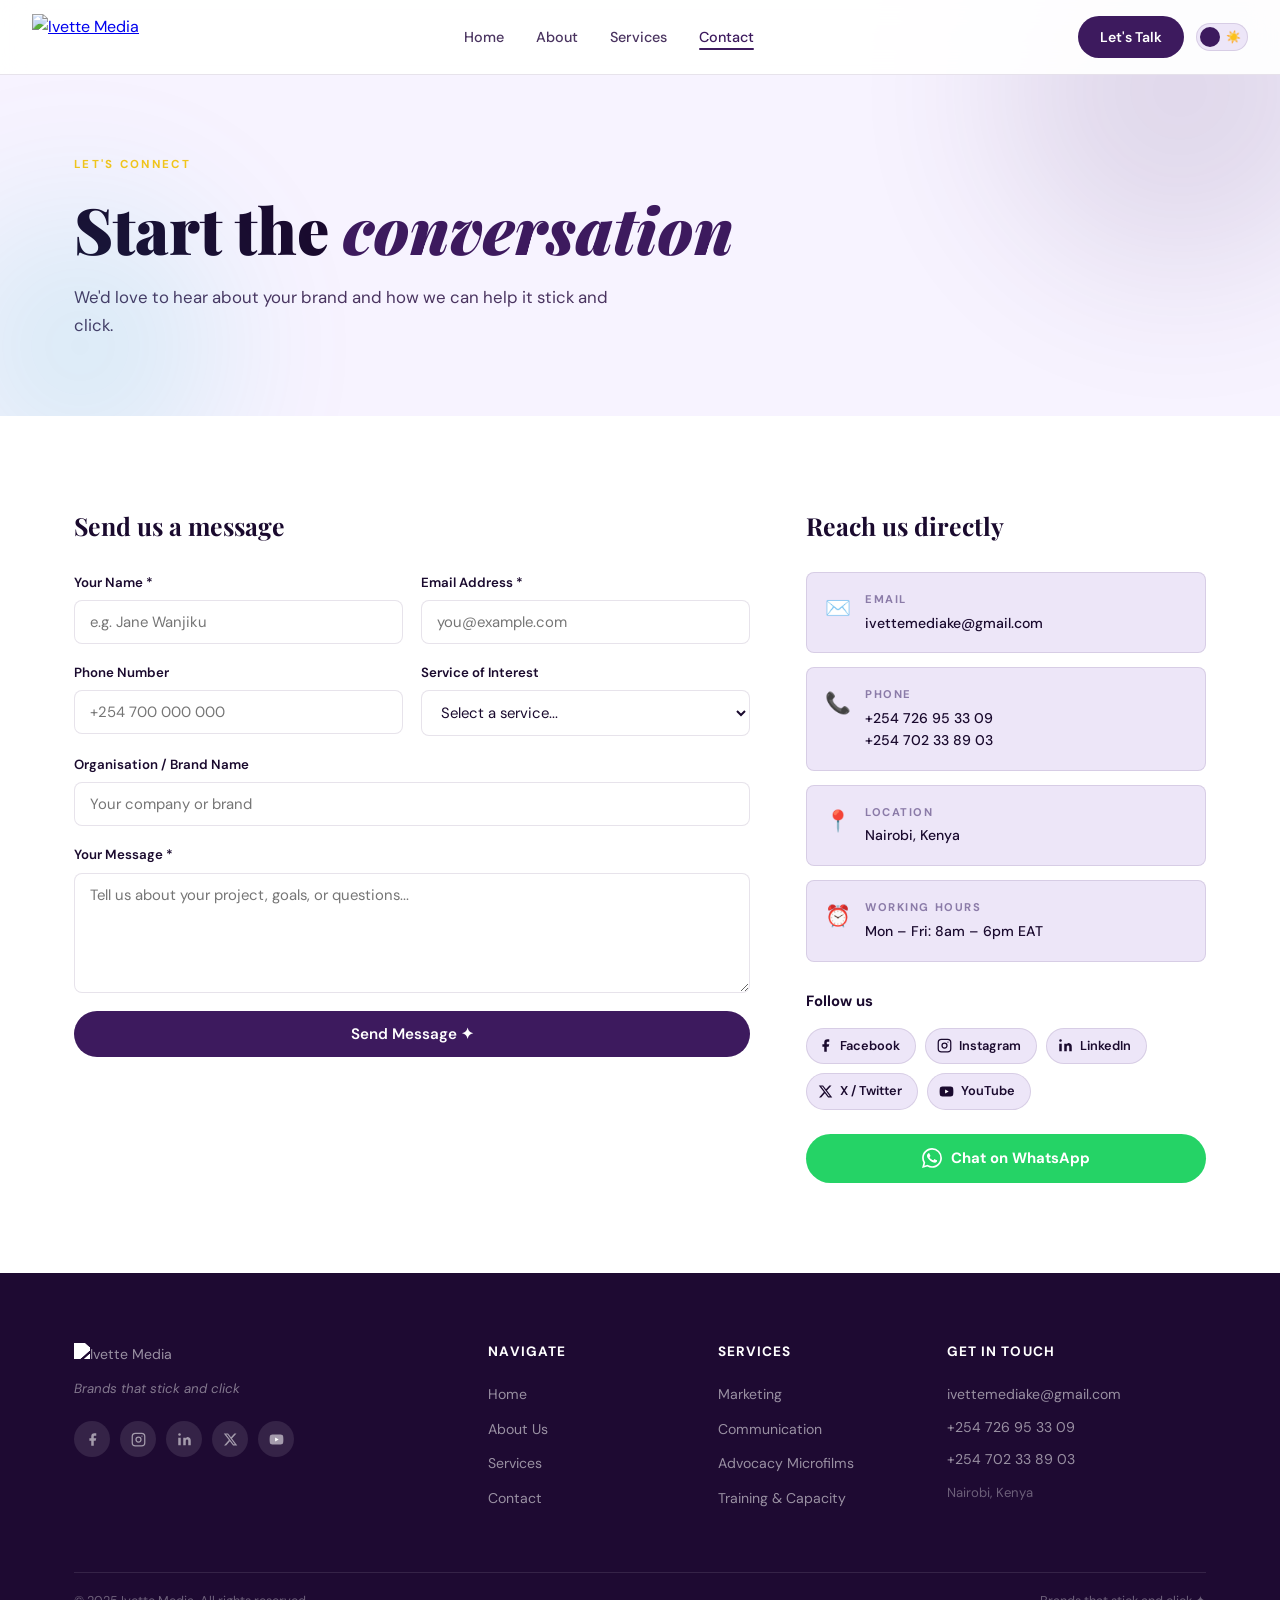
==== contact.html @ db564bde "first commit" ====
<!DOCTYPE html>
<html lang="en">
<head>
<meta charset="UTF-8">
<meta name="viewport" content="width=device-width, initial-scale=1.0">
<title>Contact – Ivette Media</title>
<link rel="preconnect" href="https://fonts.googleapis.com">
<link href="https://fonts.googleapis.com/css2?family=Playfair+Display:wght@400;700;900&family=DM+Sans:wght@300;400;500;600&display=swap" rel="stylesheet">

<style>
*,*::before,*::after{box-sizing:border-box;margin:0;padding:0}
html{scroll-behavior:smooth}
body{font-family:'DM Sans',sans-serif;background:var(--bg);color:var(--txt);transition:background .3s,color .3s;overflow-x:hidden;line-height:1.6}

/* ── LIGHT MODE ── */
:root{
  --bg:#fff;
  --bg2:#f7f3ff;
  --bg3:#ede6f8;
  --card:#fff;
  --card2:#f0eaf9;
  --txt:#1a0a2e;
  --txt2:#4a3460;
  --txt3:#8b7ba8;
  --border:rgba(61,26,94,.12);
  --navbg:rgba(255,255,255,.93);
  --purple:#3d1a5e;
  --purpleL:#5b2d8e;
  --purpleD:#1e0a32;
  --teal:#00a8b5;
  --gold:#f5c518;
  --pink:#e91e8c;
  --orange:#f57c00;
  --shadow:0 4px 28px rgba(61,26,94,.13);
  --shadowL:0 16px 56px rgba(61,26,94,.18);
  --r:16px;
  --r2:8px;
  --t:.3s cubic-bezier(.4,0,.2,1);
}
/* ── DARK MODE ── */
[data-theme=dark]{
  --bg:#0c0718;
  --bg2:#150e26;
  --bg3:#1c1334;
  --card:#1a1130;
  --card2:#211840;
  --txt:#ede6f8;
  --txt2:#c4aadf;
  --txt3:#7a6a98;
  --border:rgba(196,170,223,.12);
  --navbg:rgba(12,7,24,.94);
  --shadow:0 4px 28px rgba(0,0,0,.45);
  --shadowL:0 16px 56px rgba(0,0,0,.55);
}

/* ── NAV ── */
.nav{position:fixed;top:0;left:0;right:0;z-index:999;display:flex;align-items:center;gap:12px;padding:14px 32px;background:var(--navbg);backdrop-filter:blur(14px);border-bottom:1px solid var(--border);transition:box-shadow var(--t),background var(--t)}
.nav.scrolled{box-shadow:var(--shadow)}
.nav-logo img{height:46px;width:auto;display:block;transition:opacity var(--t)}
[data-theme=dark] .nav-logo img{filter:drop-shadow(0 0 6px rgba(180,120,255,.4))}
.nav-links{display:flex;list-style:none;gap:32px;margin:0 auto}
.nav-links a{font-size:.9rem;font-weight:500;color:var(--txt2);text-decoration:none;position:relative;transition:color var(--t)}
.nav-links a::after{content:'';position:absolute;bottom:-4px;left:0;width:0;height:2px;background:var(--purple);border-radius:2px;transition:width var(--t)}
.nav-links a:hover,.nav-links a.active{color:var(--purple)}
[data-theme=dark] .nav-links a:hover,[data-theme=dark] .nav-links a.active{color:var(--teal)}
.nav-links a:hover::after,.nav-links a.active::after{width:100%}
[data-theme=dark] .nav-links a::after{background:var(--teal)}
.nav-cta{background:var(--purple);color:#fff;padding:10px 22px;border-radius:50px;font-size:.88rem;font-weight:600;text-decoration:none;transition:var(--t);white-space:nowrap}
.nav-cta:hover{background:var(--purpleL);transform:translateY(-2px);box-shadow:0 8px 20px rgba(61,26,94,.3)}

/* dark mode toggle */
.dm-toggle{cursor:pointer;background:var(--bg3);border:1.5px solid var(--border);border-radius:50px;width:52px;height:28px;position:relative;flex-shrink:0;transition:background var(--t);display:flex;align-items:center;padding:3px}
.dm-toggle::before{content:'';position:absolute;left:3px;width:20px;height:20px;border-radius:50%;background:var(--purple);transition:transform var(--t),background var(--t)}
.dm-toggle .dm-icon{position:absolute;font-size:12px;transition:opacity .2s}
.dm-icon.sun{right:6px;opacity:1}
.dm-icon.moon{left:6px;opacity:0}
[data-theme=dark] .dm-toggle::before{transform:translateX(24px);background:var(--teal)}
[data-theme=dark] .dm-icon.sun{opacity:0}
[data-theme=dark] .dm-icon.moon{opacity:1}

/* hamburger */
.hamburger{display:none;flex-direction:column;gap:5px;background:none;border:none;cursor:pointer;padding:4px;flex-shrink:0}
.hamburger span{display:block;width:24px;height:2px;background:var(--purple);border-radius:2px;transition:var(--t)}
[data-theme=dark] .hamburger span{background:var(--teal)}

/* mobile menu */
.mobile-nav{display:none;position:fixed;top:74px;left:0;right:0;background:var(--card);border-bottom:2px solid var(--purple);z-index:998;padding:8px 0}
.mobile-nav.open{display:block}
.mobile-nav a{display:block;padding:14px 32px;font-weight:500;color:var(--txt2);text-decoration:none;transition:color var(--t),background var(--t)}
.mobile-nav a:hover{color:var(--purple);background:var(--bg3)}
[data-theme=dark] .mobile-nav a:hover{color:var(--teal)}

/* ── BUTTONS ── */
.btn{display:inline-block;padding:13px 30px;border-radius:50px;font-weight:600;font-size:.95rem;text-decoration:none;transition:var(--t);letter-spacing:.02em}
.btn-purple{background:var(--purple);color:#fff}
.btn-purple:hover{background:var(--purpleL);transform:translateY(-3px);box-shadow:0 12px 30px rgba(61,26,94,.3)}
.btn-outline{border:2px solid var(--purple);color:var(--purple)}
.btn-outline:hover{background:var(--purple);color:#fff;transform:translateY(-3px)}
[data-theme=dark] .btn-outline{border-color:var(--teal);color:var(--teal)}
[data-theme=dark] .btn-outline:hover{background:var(--teal);color:#fff}
.btn-white{background:#fff;color:var(--purple)}
.btn-white:hover{transform:translateY(-3px);box-shadow:0 12px 28px rgba(0,0,0,.2)}

/* ── LABELS ── */
.label{display:inline-block;font-size:.72rem;font-weight:700;letter-spacing:.2em;text-transform:uppercase;color:var(--teal);margin-bottom:10px}
.sec-hd{text-align:center;margin-bottom:56px}
.sec-hd h2{font-family:'Playfair Display',serif;font-size:clamp(2rem,4vw,3rem);font-weight:700;color:var(--txt);line-height:1.2}
.sec-hd h2 em{color:var(--purple);font-style:italic}
[data-theme=dark] .sec-hd h2 em{color:var(--teal)}
.sec-hd p{color:var(--txt2);max-width:520px;margin:14px auto 0;font-size:1rem}

/* ── LAYOUT ── */
.container{max-width:1180px;margin:0 auto;padding:0 24px}
section{padding:90px 0}

/* ── HERO ── */
.hero{min-height:100vh;display:flex;align-items:center;background:var(--bg);padding:140px 5% 80px;gap:60px;position:relative;overflow:hidden}
.hero-blob{position:absolute;border-radius:50%;filter:blur(90px);opacity:.13;pointer-events:none}
.hb1{width:500px;height:500px;background:var(--purple);top:-120px;right:-80px;animation:flt 9s ease-in-out infinite}
.hb2{width:380px;height:380px;background:var(--teal);bottom:-80px;left:-80px;animation:flt 7s 2s ease-in-out infinite}
[data-theme=dark] .hero-blob{opacity:.22}
@keyframes flt{0%,100%{transform:translateY(0)}50%{transform:translateY(-28px)}}
.hero-text{flex:1;max-width:600px;animation:fadeUp .7s ease both}
@keyframes fadeUp{from{opacity:0;transform:translateY(36px)}to{opacity:1;transform:translateY(0)}}
.hero-eyebrow{font-size:.8rem;font-weight:700;letter-spacing:.2em;text-transform:uppercase;color:var(--teal);margin-bottom:16px}
.hero h1{font-family:'Playfair Display',serif;font-size:clamp(3rem,6vw,5.5rem);font-weight:900;line-height:1.05;color:var(--txt);margin-bottom:22px}
.hero h1 em{color:var(--purple);font-style:italic}
[data-theme=dark] .hero h1 em{color:var(--teal)}
.hero-sub{color:var(--txt2);font-size:1.08rem;max-width:480px;margin-bottom:36px;line-height:1.72}
.hero-btns{display:flex;gap:14px;flex-wrap:wrap}
.hero-visual{flex:1;display:flex;justify-content:center;align-items:center;animation:fadeUp .7s .2s ease both}
.eye-wrap{position:relative;width:320px;height:190px}
.eye-shape{width:100%;height:100%;background:var(--purple);border-radius:50% 50% 50% 50%/30% 30% 70% 70%;display:flex;align-items:center;justify-content:center;box-shadow:var(--shadowL);overflow:hidden;position:relative}
.eye-stripes{display:flex;gap:3px;align-items:flex-end;height:110px}
.es{width:20px;border-radius:3px}
.es1{height:38%;background:var(--pink)}
.es2{height:58%;background:var(--orange)}
.es3{height:78%;background:var(--gold)}
.es4{height:62%;background:var(--teal)}
.es5{height:95%;background:rgba(255,255,255,.75)}
.pill{position:absolute;background:var(--card);color:var(--purple);font-size:.75rem;font-weight:700;padding:7px 16px;border-radius:50px;box-shadow:var(--shadow);white-space:nowrap;animation:flt 6s ease-in-out infinite}
.pill1{top:10px;right:-20px}
.pill2{bottom:18px;right:-10px;animation-delay:2s}
.pill3{top:50%;left:-20px;transform:translateY(-50%);animation-delay:4s}
[data-theme=dark] .pill{color:var(--purple);background:#ede6f8}

/* ── TICKER ── */
.ticker{background:var(--purple);overflow:hidden;padding:13px 0}
.ticker-track{display:flex;gap:36px;width:max-content;animation:tick 32s linear infinite}
.ticker-track span{color:rgba(255,255,255,.82);font-size:.8rem;font-weight:500;letter-spacing:.08em;text-transform:uppercase;white-space:nowrap}
.ticker-dot{color:var(--gold)!important;font-size:.6rem}
@keyframes tick{from{transform:translateX(0)}to{transform:translateX(-50%)}}

/* ── INTRO ── */
.intro{background:var(--bg)}
.intro-grid{display:grid;grid-template-columns:1fr 1fr;gap:60px;align-items:start;margin-bottom:64px}
.intro-grid h2{font-family:'Playfair Display',serif;font-size:clamp(1.9rem,3.5vw,2.7rem);font-weight:700;color:var(--txt);line-height:1.2;margin-top:10px}
.intro-grid h2 em{color:var(--purple);font-style:italic}
[data-theme=dark] .intro-grid h2 em{color:var(--teal)}
.intro-grid p{color:var(--txt2);line-height:1.75;margin-bottom:14px}
.link-arr{color:var(--purple);font-weight:600;font-size:.95rem;text-decoration:none;transition:letter-spacing var(--t)}
.link-arr:hover{letter-spacing:.04em}
[data-theme=dark] .link-arr{color:var(--teal)}
.stats{display:grid;grid-template-columns:repeat(4,1fr);gap:20px}
.stat{background:var(--bg3);border:1px solid var(--border);border-radius:var(--r);padding:30px 20px;text-align:center;transition:transform var(--t),box-shadow var(--t)}
.stat:hover{transform:translateY(-6px);box-shadow:var(--shadow)}
.stat-n{display:block;font-family:'Playfair Display',serif;font-size:2.8rem;font-weight:900;color:var(--purple);line-height:1;margin-bottom:6px}
[data-theme=dark] .stat-n{color:var(--teal)}
.stat-l{font-size:.78rem;color:var(--txt3);font-weight:500;text-transform:uppercase;letter-spacing:.1em}

/* ── SERVICE CARDS ── */
.svc-grid{display:grid;grid-template-columns:repeat(3,1fr);gap:22px}
.svc-card{background:var(--card);border:1px solid var(--border);border-radius:var(--r);padding:36px 28px;text-decoration:none;display:block;position:relative;overflow:hidden;transition:transform var(--t),box-shadow var(--t)}
.svc-card::before{content:'';position:absolute;top:0;left:0;right:0;height:4px}
.svc-c1::before{background:var(--purple)}
.svc-c2::before{background:var(--teal)}
.svc-c3::before{background:var(--pink)}
.svc-card:hover{transform:translateY(-8px);box-shadow:var(--shadowL)}
.svc-icon{font-size:2.4rem;margin-bottom:18px}
.svc-card h3{font-family:'Playfair Display',serif;font-size:1.35rem;font-weight:700;color:var(--txt);margin-bottom:10px}
.svc-card p{color:var(--txt2);font-size:.93rem;line-height:1.65;margin-bottom:20px}
.svc-arr{color:var(--purple);font-size:1.1rem;font-weight:700;display:inline-block;transition:transform var(--t)}
[data-theme=dark] .svc-arr{color:var(--teal)}
.svc-card:hover .svc-arr{transform:translateX(8px)}

/* ── CLIENT TILES ── */
.client-grid{display:grid;grid-template-columns:repeat(3,1fr);gap:18px}
.ctile{border:1px solid var(--border);border-radius:var(--r);padding:28px 24px;transition:transform var(--t),box-shadow var(--t)}
.ctile:hover{transform:translateY(-6px);box-shadow:var(--shadow)}
.ct1{background:rgba(61,26,94,.05)} .ct2{background:rgba(0,168,181,.06)} .ct3{background:rgba(245,197,24,.06)}
.ct4{background:rgba(233,30,140,.05)} .ct5{background:rgba(76,175,80,.06)} .ct6{background:rgba(245,124,0,.05)}
[data-theme=dark] .ct1{background:rgba(61,26,94,.35)} [data-theme=dark] .ct2{background:rgba(0,168,181,.18)}
[data-theme=dark] .ct3{background:rgba(245,197,24,.15)} [data-theme=dark] .ct4{background:rgba(233,30,140,.15)}
[data-theme=dark] .ct5{background:rgba(76,175,80,.15)} [data-theme=dark] .ct6{background:rgba(245,124,0,.15)}
.ctile-icon{font-size:1.9rem;margin-bottom:12px}
.ctile h4{font-weight:700;color:var(--txt);margin-bottom:6px;font-size:.97rem}
.ctile p{color:var(--txt3);font-size:.85rem;line-height:1.5}

/* ── CTA BANNER ── */
.cta-banner{background:var(--purple);padding:76px 0;text-align:center;position:relative;overflow:hidden}
.cta-banner::before{content:'';position:absolute;top:-100px;right:-100px;width:380px;height:380px;background:var(--purpleL);border-radius:50%;opacity:.35}
.cta-banner h2{font-family:'Playfair Display',serif;font-size:clamp(1.8rem,3.5vw,2.8rem);color:#fff;font-weight:700;margin-bottom:10px;position:relative}
.cta-banner p{color:rgba(255,255,255,.75);font-size:1.05rem;margin-bottom:30px;position:relative}

/* ── FOOTER ── */
.footer{background:var(--purpleD);color:rgba(255,255,255,.75);padding:68px 0 0}
.footer-grid{display:grid;grid-template-columns:2fr 1fr 1fr 1.4fr;gap:44px;margin-bottom:52px}
.footer-logo img{height:50px;width:auto;margin-bottom:12px;filter:brightness(0) invert(1)}
.footer-tag{color:rgba(255,255,255,.45);font-size:.83rem;font-style:italic;margin-bottom:22px}
.socials{display:flex;gap:10px;flex-wrap:wrap}
.s-icon{width:36px;height:36px;border-radius:50%;background:rgba(255,255,255,.1);display:flex;align-items:center;justify-content:center;color:rgba(255,255,255,.65);text-decoration:none;transition:var(--t)}
.s-icon svg{width:15px;height:15px}
.s-icon:hover{background:var(--teal);color:#fff;transform:translateY(-3px)}
.footer h5{color:#fff;font-weight:700;font-size:.85rem;letter-spacing:.08em;text-transform:uppercase;margin-bottom:18px}
.footer ul{list-style:none}
.footer ul li{margin-bottom:9px}
.footer a{color:rgba(255,255,255,.55);text-decoration:none;font-size:.88rem;transition:color var(--t)}
.footer a:hover{color:var(--teal)}
.footer-contact p{margin-bottom:7px}
.footer-bottom{border-top:1px solid rgba(255,255,255,.1);padding:18px 0;display:flex;justify-content:space-between;font-size:.8rem;color:rgba(255,255,255,.35);flex-wrap:wrap;gap:8px}

/* ── PAGE HERO ── */
.page-hero{background:var(--bg2);padding:150px 0 76px;position:relative;overflow:hidden}
.page-hero .blob{position:absolute;border-radius:50%;filter:blur(80px);opacity:.12;pointer-events:none}
[data-theme=dark] .page-hero .blob{opacity:.25}
.page-hero h1{font-family:'Playfair Display',serif;font-size:clamp(2.4rem,5vw,4.2rem);font-weight:900;color:var(--txt);line-height:1.1;margin:10px 0 18px;max-width:680px}
.page-hero h1 em{color:var(--purple);font-style:italic}
[data-theme=dark] .page-hero h1 em{color:var(--teal)}
.page-hero p{color:var(--txt2);font-size:1.05rem;max-width:540px;line-height:1.7}

/* ── ABOUT ── */
.mission-grid{display:grid;grid-template-columns:repeat(3,1fr);gap:22px}
.mc{border-radius:var(--r);padding:36px 28px}
.mc-p{background:var(--purple);color:#fff}
.mc-t{background:var(--teal);color:#fff}
.mc-l{background:var(--bg3);color:var(--txt)}
.mc-label{display:block;font-size:.7rem;font-weight:700;letter-spacing:.18em;text-transform:uppercase;margin-bottom:14px;opacity:.7}
.mc p{font-size:.93rem;line-height:1.7}
.founder-grid{display:grid;grid-template-columns:300px 1fr;gap:72px;align-items:center}
.founder-visual{position:relative}
.founder-avatar{width:280px;height:320px;background:linear-gradient(135deg,var(--purple),var(--purpleL));border-radius:40% 60% 60% 40%/50% 50% 60% 40%;display:flex;align-items:center;justify-content:center;box-shadow:var(--shadowL)}
.founder-initials{font-family:'Playfair Display',serif;font-size:5rem;font-weight:900;color:rgba(255,255,255,.25)}
.founder-badge{position:absolute;top:-14px;right:-24px;background:var(--purple);color:#fff;border-radius:12px;padding:12px 16px;text-align:center;line-height:1.2;box-shadow:var(--shadow)}
.founder-badge strong{display:block;font-size:.88rem}
.founder-badge span{font-size:.75rem;opacity:.75}
.founder-accent{position:absolute;width:70px;height:70px;background:var(--gold);border-radius:50%;bottom:-18px;left:-18px;opacity:.8}
.founder-bio h2{font-family:'Playfair Display',serif;font-size:2.4rem;font-weight:900;color:var(--txt);margin:8px 0 4px}
.founder-role{color:var(--teal);font-weight:600;margin-bottom:22px}
.founder-bio p{color:var(--txt2);line-height:1.75;margin-bottom:14px}
.tags{display:flex;flex-wrap:wrap;gap:9px;margin-top:20px}
.tag{background:var(--bg3);color:var(--purple);padding:5px 14px;border-radius:50px;font-size:.8rem;font-weight:600;border:1px solid var(--border)}
[data-theme=dark] .tag{color:var(--teal)}
.values-grid{display:grid;grid-template-columns:repeat(3,1fr);gap:20px;margin-bottom:44px}
.vcard{background:var(--bg3);border:1px solid var(--border);border-radius:var(--r);padding:32px 26px;position:relative;overflow:hidden;transition:transform var(--t),box-shadow var(--t)}
.vcard:hover{transform:translateY(-6px);box-shadow:var(--shadow)}
.vnum{font-family:'Playfair Display',serif;font-size:3rem;font-weight:900;color:var(--purple);opacity:.1;position:absolute;top:10px;right:18px;line-height:1}
.vcard h4{font-weight:700;color:var(--txt);margin-bottom:8px}
.vcard p{color:var(--txt2);font-size:.88rem;line-height:1.6}
.quote-block{font-family:'Playfair Display',serif;font-size:1.28rem;font-style:italic;color:var(--purple);text-align:center;max-width:680px;margin:0 auto;padding:36px 40px;background:var(--bg3);border-radius:var(--r);border-left:4px solid var(--purple);line-height:1.65}
[data-theme=dark] .quote-block{color:var(--teal);border-left-color:var(--teal)}

/* ── SERVICES PAGE ── */
.svc-tabs{display:flex;gap:10px;flex-wrap:wrap;justify-content:center;background:var(--bg3);padding:14px 24px;position:sticky;top:74px;z-index:100;border-bottom:1px solid var(--border)}
.stab{padding:9px 20px;border-radius:50px;font-size:.86rem;font-weight:600;color:var(--txt2);background:var(--card);border:1px solid var(--border);text-decoration:none;transition:var(--t)}
.stab:hover,.stab.active{background:var(--purple);color:#fff;border-color:var(--purple)}
[data-theme=dark] .stab:hover,[data-theme=dark] .stab.active{background:var(--teal);border-color:var(--teal)}
.svc-detail{padding:76px 0}
.svc-detail.alt{background:var(--bg2)}
.svc-detail.dark-sec{background:var(--purpleD)}
.svc-detail.dark-sec h2,.svc-detail.dark-sec .label{color:#fff}
.svc-detail.dark-sec .sd-desc{color:rgba(255,255,255,.7)}
.sd-head{display:flex;gap:28px;align-items:flex-start;margin-bottom:44px}
.sd-icon{font-size:3.2rem;flex-shrink:0;margin-top:6px}
.sd-head h2{font-family:'Playfair Display',serif;font-size:clamp(1.8rem,3vw,2.4rem);font-weight:700;color:var(--txt);margin:6px 0 10px}
.sd-desc{color:var(--txt2);font-size:.97rem;line-height:1.7;max-width:560px}
.sd-items{display:grid;grid-template-columns:repeat(2,1fr);gap:18px}
.sd-item{display:flex;gap:14px;align-items:flex-start;background:var(--card);border:1px solid var(--border);border-radius:var(--r2);padding:18px;transition:box-shadow var(--t)}
.svc-detail.alt .sd-item{background:var(--card)}
.sd-item:hover{box-shadow:var(--shadow)}
.sd-dot{width:10px;height:10px;border-radius:50%;background:var(--purple);flex-shrink:0;margin-top:5px}
.sd-dot.teal{background:var(--teal)}
.sd-item strong{display:block;font-weight:600;color:var(--txt);margin-bottom:3px;font-size:.93rem}
.sd-item p{color:var(--txt3);font-size:.83rem;line-height:1.5}
.mf-cards{display:grid;grid-template-columns:repeat(4,1fr);gap:18px}
.mf-card{background:rgba(255,255,255,.08);border:1px solid rgba(255,255,255,.12);border-radius:var(--r);padding:26px 20px;text-align:center;transition:var(--t)}
.mf-card:hover{background:rgba(255,255,255,.15);transform:translateY(-6px)}
.mf-card span{font-size:1.9rem;display:block;margin-bottom:12px}
.mf-card h4{color:#fff;font-weight:700;margin-bottom:7px;font-size:.92rem}
.mf-card p{color:rgba(255,255,255,.58);font-size:.8rem;line-height:1.5}
.tr-grid{display:grid;grid-template-columns:repeat(3,1fr);gap:14px}
.tr-item{display:flex;align-items:center;gap:12px;background:var(--card);border:1px solid var(--border);border-radius:var(--r2);padding:16px 18px;font-weight:500;font-size:.88rem;color:var(--txt);transition:var(--t)}
.tr-item:hover{border-color:var(--teal);transform:translateX(6px);box-shadow:var(--shadow)}
.tr-item span{font-size:1.3rem;flex-shrink:0}
.why-grid{display:grid;grid-template-columns:repeat(4,1fr);gap:18px}
.why-item{text-align:center;padding:26px 14px;border-radius:var(--r);background:var(--bg3);transition:var(--t)}
.why-item:hover{background:var(--purple);color:#fff}
.why-item:hover h4{color:#fff}
.why-icon{font-size:1.9rem;margin-bottom:11px;transition:transform var(--t)}
.why-item:hover .why-icon{transform:scale(1.2)}
.why-item h4{font-size:.87rem;font-weight:600;color:var(--txt);transition:color var(--t)}
[data-theme=dark] .why-item:hover{background:var(--teal)}

/* ── CONTACT ── */
.contact-grid{display:grid;grid-template-columns:1fr 400px;gap:56px;align-items:start}
.contact-grid h3{font-family:'Playfair Display',serif;font-size:1.55rem;font-weight:700;color:var(--txt);margin-bottom:26px}
.form{display:flex;flex-direction:column;gap:18px}
.form-row{display:grid;grid-template-columns:1fr 1fr;gap:18px}
.form-group{display:flex;flex-direction:column;gap:7px}
.form-group label{font-size:.83rem;font-weight:600;color:var(--txt)}
.form-group input,.form-group select,.form-group textarea{padding:11px 15px;border-radius:var(--r2);border:1.5px solid var(--border);font-family:'DM Sans',sans-serif;font-size:.93rem;color:var(--txt);background:var(--card);outline:none;transition:border-color var(--t),box-shadow var(--t)}
.form-group input:focus,.form-group select:focus,.form-group textarea:focus{border-color:var(--purple);box-shadow:0 0 0 3px rgba(61,26,94,.08)}
[data-theme=dark] .form-group input:focus,[data-theme=dark] .form-group select:focus,[data-theme=dark] .form-group textarea:focus{border-color:var(--teal);box-shadow:0 0 0 3px rgba(0,168,181,.12)}
.form-group textarea{resize:vertical;min-height:120px}
.form-submit{background:var(--purple);color:#fff;border:none;border-radius:50px;padding:13px 30px;font-family:'DM Sans',sans-serif;font-size:.95rem;font-weight:600;cursor:pointer;transition:var(--t)}
.form-submit:hover{background:var(--purpleL);transform:translateY(-2px);box-shadow:var(--shadow)}
.form-success{display:none;background:rgba(0,168,181,.12);border:1px solid var(--teal);border-radius:var(--r2);padding:14px;color:var(--teal);font-weight:600;text-align:center;margin-top:4px}
.form-success.show{display:block}
.ci-cards{display:flex;flex-direction:column;gap:14px;margin-bottom:28px}
.ci-card{display:flex;align-items:flex-start;gap:14px;padding:18px;border-radius:var(--r2);background:var(--bg3);border:1px solid var(--border)}
.ci-icon{font-size:1.3rem;flex-shrink:0}
.ci-label{display:block;font-size:.7rem;font-weight:700;letter-spacing:.14em;text-transform:uppercase;color:var(--txt3);margin-bottom:3px}
.ci-val{display:block;color:var(--txt);font-weight:500;font-size:.88rem;text-decoration:none;transition:color var(--t)}
.ci-val:hover{color:var(--purple)}
[data-theme=dark] .ci-val:hover{color:var(--teal)}
.contact-socials h4{font-weight:700;color:var(--txt);margin-bottom:14px;font-size:.93rem}
.s-icons-lg{display:flex;flex-wrap:wrap;gap:9px;margin-bottom:24px}
.s-icon-lg{display:flex;align-items:center;gap:7px;background:var(--bg3);border:1px solid var(--border);border-radius:50px;padding:7px 15px 7px 11px;color:var(--txt);font-size:.8rem;font-weight:600;text-decoration:none;transition:var(--t)}
.s-icon-lg svg{width:15px;height:15px}
.s-icon-lg:hover{background:var(--purple);color:#fff;border-color:var(--purple)}
[data-theme=dark] .s-icon-lg:hover{background:var(--teal);border-color:var(--teal)}
.wa-btn{display:flex;align-items:center;justify-content:center;gap:9px;background:#25D366;color:#fff;border-radius:50px;padding:13px 24px;font-weight:700;font-size:.93rem;text-decoration:none;transition:var(--t);width:100%}
.wa-btn:hover{background:#128C7E;transform:translateY(-3px);box-shadow:0 10px 24px rgba(37,211,102,.3)}

/* ── RESPONSIVE ── */
@media(max-width:1024px){
  .hero{flex-direction:column;text-align:center;padding:140px 5% 60px}
  .hero-visual{width:100%}
  .intro-grid{grid-template-columns:1fr;gap:30px}
  .stats{grid-template-columns:repeat(2,1fr)}
  .svc-grid{grid-template-columns:repeat(2,1fr)}
  .client-grid{grid-template-columns:repeat(2,1fr)}
  .footer-grid{grid-template-columns:1fr 1fr;gap:30px}
  .mission-grid{grid-template-columns:1fr}
  .founder-grid{grid-template-columns:1fr;gap:40px}
  .founder-avatar{width:220px;height:260px;margin:0 auto}
  .values-grid{grid-template-columns:repeat(2,1fr)}
  .sd-items{grid-template-columns:1fr}
  .mf-cards{grid-template-columns:repeat(2,1fr)}
  .tr-grid{grid-template-columns:repeat(2,1fr)}
  .why-grid{grid-template-columns:repeat(2,1fr)}
  .contact-grid{grid-template-columns:1fr}
}
@media(max-width:768px){
  .nav-links,.nav-cta{display:none}
  .hamburger{display:flex}
  .svc-grid{grid-template-columns:1fr}
  .client-grid{grid-template-columns:1fr}
  .footer-grid{grid-template-columns:1fr}
  .values-grid{grid-template-columns:1fr}
  .mf-cards{grid-template-columns:1fr}
  .why-grid{grid-template-columns:repeat(2,1fr)}
  .form-row{grid-template-columns:1fr}
  .tr-grid{grid-template-columns:1fr}
  .footer-bottom{flex-direction:column;text-align:center}
}
</style>

</head>
<body>

<nav class="nav" id="mainNav">
  <a href="index.html" class="nav-logo"><img src="logo.jpg" alt="Ivette Media"></a>
  <ul class="nav-links"><li><a href="index.html" >Home</a></li><li><a href="about.html" >About</a></li><li><a href="services.html" >Services</a></li><li><a href="contact.html" class="active">Contact</a></li></ul>
  <a href="contact.html" class="nav-cta">Let's Talk</a>
  <button class="dm-toggle" aria-label="Toggle dark mode"><span class="dm-icon sun">☀️</span><span class="dm-icon moon">🌙</span></button>
  <button class="hamburger" id="ham" aria-label="menu"><span></span><span></span><span></span></button>
</nav>
<div class="mobile-nav" id="mobMenu"><a href="index.html" onclick="closeMob()" >Home</a><a href="about.html" onclick="closeMob()" >About</a><a href="services.html" onclick="closeMob()" >Services</a><a href="contact.html" onclick="closeMob()" class="active">Contact</a></div>


<div class="page-hero">
  <div class="blob" style="width:360px;height:360px;background:var(--purple);top:-90px;right:-80px"></div>
  <div class="blob" style="width:280px;height:280px;background:var(--teal);bottom:-70px;left:-60px"></div>
  <div class="container">
    <span class="label" style="color:var(--gold)">Let's Connect</span>
    <h1>Start the <em>conversation</em></h1>
    <p>We'd love to hear about your brand and how we can help it stick and click.</p>
  </div>
</div>

<section>
  <div class="container">
    <div class="contact-grid">
      <div>
        <h3>Send us a message</h3>
        <form class="form" id="cForm">
          <div class="form-row">
            <div class="form-group"><label>Your Name *</label><input type="text" placeholder="e.g. Jane Wanjiku" required></div>
            <div class="form-group"><label>Email Address *</label><input type="email" placeholder="you@example.com" required></div>
          </div>
          <div class="form-row">
            <div class="form-group"><label>Phone Number</label><input type="tel" placeholder="+254 700 000 000"></div>
            <div class="form-group"><label>Service of Interest</label>
              <select>
                <option value="">Select a service...</option>
                <option>Marketing Strategy</option>
                <option>Communication Strategy</option>
                <option>Advocacy Microfilms</option>
                <option>Training &amp; Capacity Building</option>
                <option>Social Media Management</option>
                <option>Branding &amp; Visual Identity</option>
                <option>Other</option>
              </select>
            </div>
          </div>
          <div class="form-group"><label>Organisation / Brand Name</label><input type="text" placeholder="Your company or brand"></div>
          <div class="form-group"><label>Your Message *</label><textarea placeholder="Tell us about your project, goals, or questions..." required></textarea></div>
          <button type="submit" class="form-submit">Send Message ✦</button>
          <div class="form-success" id="cSuccess">🎉 Thank you! We'll be in touch shortly.</div>
        </form>
      </div>
      <div>
        <h3>Reach us directly</h3>
        <div class="ci-cards">
          <div class="ci-card"><div class="ci-icon">✉️</div><div><span class="ci-label">Email</span><a href="mailto:ivettemediake@gmail.com" class="ci-val">ivettemediake@gmail.com</a></div></div>
          <div class="ci-card"><div class="ci-icon">📞</div><div><span class="ci-label">Phone</span><a href="tel:+254726953309" class="ci-val">+254 726 95 33 09</a><a href="tel:+254702338903" class="ci-val">+254 702 33 89 03</a></div></div>
          <div class="ci-card"><div class="ci-icon">📍</div><div><span class="ci-label">Location</span><span class="ci-val">Nairobi, Kenya</span></div></div>
          <div class="ci-card"><div class="ci-icon">⏰</div><div><span class="ci-label">Working Hours</span><span class="ci-val">Mon – Fri: 8am – 6pm EAT</span></div></div>
        </div>
        <div class="contact-socials">
          <h4>Follow us</h4>
          <div class="s-icons-lg">
            <a href="https://facebook.com/ivettemedia" target="_blank" rel="noopener" class="s-icon-lg"><svg viewBox="0 0 24 24" fill="currentColor"><path d="M18 2h-3a5 5 0 0 0-5 5v3H7v4h3v8h4v-8h3l1-4h-4V7a1 1 0 0 1 1-1h3z"/></svg>Facebook</a>
            <a href="https://instagram.com/ivettemedia" target="_blank" rel="noopener" class="s-icon-lg"><svg viewBox="0 0 24 24" fill="none" stroke="currentColor" stroke-width="2"><rect x="2" y="2" width="20" height="20" rx="5"/><circle cx="12" cy="12" r="4"/><circle cx="17.5" cy="6.5" r="1" fill="currentColor" stroke="none"/></svg>Instagram</a>
            <a href="https://linkedin.com/company/ivettemedia" target="_blank" rel="noopener" class="s-icon-lg"><svg viewBox="0 0 24 24" fill="currentColor"><path d="M16 8a6 6 0 0 1 6 6v7h-4v-7a2 2 0 0 0-4 0v7H10V9h4v1.5A6 6 0 0 1 16 8zM2 9h4v12H2z"/><circle cx="4" cy="4" r="2"/></svg>LinkedIn</a>
            <a href="https://twitter.com/ivettemedia" target="_blank" rel="noopener" class="s-icon-lg"><svg viewBox="0 0 24 24" fill="currentColor"><path d="M18.244 2.25h3.308l-7.227 8.26 8.502 11.24H16.17l-5.214-6.817L4.99 21.75H1.68l7.73-8.835L1.254 2.25H8.08l4.713 6.231zm-1.161 17.52h1.833L7.084 4.126H5.117z"/></svg>X / Twitter</a>
            <a href="https://youtube.com/@ivettemedia" target="_blank" rel="noopener" class="s-icon-lg"><svg viewBox="0 0 24 24" fill="currentColor"><path d="M22.54 6.42a2.78 2.78 0 0 0-1.95-1.96C18.88 4 12 4 12 4s-6.88 0-8.59.46a2.78 2.78 0 0 0-1.95 1.96A29 29 0 0 0 1 12a29 29 0 0 0 .46 5.58 2.78 2.78 0 0 0 1.95 1.95C5.12 20 12 20 12 20s6.88 0 8.59-.46a2.78 2.78 0 0 0 1.95-1.95A29 29 0 0 0 23 12a29 29 0 0 0-.46-5.58z"/><polygon points="9.75 15.02 15.5 12 9.75 8.98 9.75 15.02" fill="white"/></svg>YouTube</a>
          </div>
        </div>
        <a href="https://wa.me/254726953309?text=Hello%20Ivette%20Media%2C%20I'd%20like%20to%20discuss%20a%20project." target="_blank" rel="noopener" class="wa-btn">
          <svg viewBox="0 0 24 24" fill="currentColor" width="20"><path d="M17.472 14.382c-.297-.149-1.758-.867-2.03-.967-.273-.099-.471-.148-.67.15-.197.297-.767.966-.94 1.164-.173.199-.347.223-.644.075-.297-.15-1.255-.463-2.39-1.475-.883-.788-1.48-1.761-1.653-2.059-.173-.297-.018-.458.13-.606.134-.133.298-.347.446-.52.149-.174.198-.298.298-.497.099-.198.05-.371-.025-.52-.075-.149-.669-1.612-.916-2.207-.242-.579-.487-.5-.669-.51-.173-.008-.371-.01-.57-.01-.198 0-.52.074-.792.372-.272.297-1.04 1.016-1.04 2.479 0 1.462 1.065 2.875 1.213 3.074.149.198 2.096 3.2 5.077 4.487.709.306 1.262.489 1.694.625.712.227 1.36.195 1.871.118.571-.085 1.758-.719 2.006-1.413.248-.694.248-1.289.173-1.413-.074-.124-.272-.198-.57-.347m-5.421 7.403h-.004a9.87 9.87 0 0 1-5.031-1.378l-.361-.214-3.741.982.998-3.648-.235-.374a9.86 9.86 0 0 1-1.51-5.26c.001-5.45 4.436-9.884 9.888-9.884 2.64 0 5.122 1.03 6.988 2.898a9.825 9.825 0 0 1 2.893 6.994c-.003 5.45-4.437 9.884-9.885 9.884m8.413-18.297A11.815 11.815 0 0 0 12.05 0C5.495 0 .16 5.335.157 11.892c0 2.096.547 4.142 1.588 5.945L.057 24l6.305-1.654a11.882 11.882 0 0 0 5.683 1.448h.005c6.554 0 11.89-5.335 11.893-11.893a11.821 11.821 0 0 0-3.48-8.413z"/></svg>
          Chat on WhatsApp
        </a>
      </div>
    </div>
  </div>
</section>


<footer class="footer">
  <div class="container">
    <div class="footer-grid">
      <div>
        <a href="index.html" class="footer-logo"><img src="logo.jpg" alt="Ivette Media"></a>
        <p class="footer-tag">Brands that stick and click</p>
        <div class="socials">
          <a href="https://facebook.com/ivettemedia" target="_blank" rel="noopener" class="s-icon" aria-label="Facebook"><svg viewBox="0 0 24 24" fill="currentColor"><path d="M18 2h-3a5 5 0 0 0-5 5v3H7v4h3v8h4v-8h3l1-4h-4V7a1 1 0 0 1 1-1h3z"/></svg></a>
          <a href="https://instagram.com/ivettemedia" target="_blank" rel="noopener" class="s-icon" aria-label="Instagram"><svg viewBox="0 0 24 24" fill="none" stroke="currentColor" stroke-width="2"><rect x="2" y="2" width="20" height="20" rx="5"/><circle cx="12" cy="12" r="4"/><circle cx="17.5" cy="6.5" r="1" fill="currentColor" stroke="none"/></svg></a>
          <a href="https://linkedin.com/company/ivettemedia" target="_blank" rel="noopener" class="s-icon" aria-label="LinkedIn"><svg viewBox="0 0 24 24" fill="currentColor"><path d="M16 8a6 6 0 0 1 6 6v7h-4v-7a2 2 0 0 0-4 0v7H10V9h4v1.5A6 6 0 0 1 16 8zM2 9h4v12H2z"/><circle cx="4" cy="4" r="2"/></svg></a>
          <a href="https://twitter.com/ivettemedia" target="_blank" rel="noopener" class="s-icon" aria-label="X/Twitter"><svg viewBox="0 0 24 24" fill="currentColor"><path d="M18.244 2.25h3.308l-7.227 8.26 8.502 11.24H16.17l-5.214-6.817L4.99 21.75H1.68l7.73-8.835L1.254 2.25H8.08l4.713 6.231zm-1.161 17.52h1.833L7.084 4.126H5.117z"/></svg></a>
          <a href="https://youtube.com/@ivettemedia" target="_blank" rel="noopener" class="s-icon" aria-label="YouTube"><svg viewBox="0 0 24 24" fill="currentColor"><path d="M22.54 6.42a2.78 2.78 0 0 0-1.95-1.96C18.88 4 12 4 12 4s-6.88 0-8.59.46a2.78 2.78 0 0 0-1.95 1.96A29 29 0 0 0 1 12a29 29 0 0 0 .46 5.58 2.78 2.78 0 0 0 1.95 1.95C5.12 20 12 20 12 20s6.88 0 8.59-.46a2.78 2.78 0 0 0 1.95-1.95A29 29 0 0 0 23 12a29 29 0 0 0-.46-5.58z"/><polygon points="9.75 15.02 15.5 12 9.75 8.98 9.75 15.02" fill="white"/></svg></a>
        </div>
      </div>
      <div>
        <h5>Navigate</h5>
        <ul>
          <li><a href="index.html">Home</a></li>
          <li><a href="about.html">About Us</a></li>
          <li><a href="services.html">Services</a></li>
          <li><a href="contact.html">Contact</a></li>
        </ul>
      </div>
      <div>
        <h5>Services</h5>
        <ul>
          <li><a href="services.html#marketing">Marketing</a></li>
          <li><a href="services.html#communication">Communication</a></li>
          <li><a href="services.html#microfilms">Advocacy Microfilms</a></li>
          <li><a href="services.html#training">Training & Capacity</a></li>
        </ul>
      </div>
      <div class="footer-contact">
        <h5>Get in Touch</h5>
        <p><a href="mailto:ivettemediake@gmail.com">ivettemediake@gmail.com</a></p>
        <p><a href="tel:+254726953309">+254 726 95 33 09</a></p>
        <p><a href="tel:+254702338903">+254 702 33 89 03</a></p>
        <p style="margin-top:10px;color:rgba(255,255,255,.35);font-size:.82rem">Nairobi, Kenya</p>
      </div>
    </div>
    <div class="footer-bottom">
      <p>© 2025 Ivette Media. All rights reserved.</p>
      <p>Brands that stick and click ✦</p>
    </div>
  </div>
</footer>


<script>
// Dark mode
const root = document.documentElement;
const stored = localStorage.getItem('im-theme') || 'light';
root.setAttribute('data-theme', stored);

function toggleDM() {
  const t = root.getAttribute('data-theme') === 'dark' ? 'light' : 'dark';
  root.setAttribute('data-theme', t);
  localStorage.setItem('im-theme', t);
}
document.querySelectorAll('.dm-toggle').forEach(b => b.addEventListener('click', toggleDM));

// Nav scroll
const navEl = document.getElementById('mainNav');
window.addEventListener('scroll', () => navEl && navEl.classList.toggle('scrolled', scrollY > 40));

// Mobile menu
const ham = document.getElementById('ham');
const mob = document.getElementById('mobMenu');
let mOpen = false;
if (ham) ham.addEventListener('click', () => { mOpen = !mOpen; mob.classList.toggle('open', mOpen); });
function closeMob() { mOpen = false; mob && mob.classList.remove('open'); }

// Service tabs scroll sync
const tabs = document.querySelectorAll('.stab');
if (tabs.length) {
  const secs = document.querySelectorAll('.svc-detail[id]');
  const io = new IntersectionObserver(entries => {
    entries.forEach(e => {
      if (e.isIntersecting) {
        tabs.forEach(t => t.classList.toggle('active', t.getAttribute('href') === '#' + e.target.id));
      }
    });
  }, {rootMargin:'-50% 0px -50% 0px'});
  secs.forEach(s => io.observe(s));
  tabs.forEach(t => t.addEventListener('click', () => { tabs.forEach(x => x.classList.remove('active')); t.classList.add('active'); }));
}

// Contact form
const cf = document.getElementById('cForm');
if (cf) cf.addEventListener('submit', e => {
  e.preventDefault();
  const s = document.getElementById('cSuccess');
  s.classList.add('show');
  cf.reset();
  setTimeout(() => s.classList.remove('show'), 5000);
});

// Ticker dupe
const tr = document.querySelector('.ticker-track');
if (tr) tr.innerHTML += tr.innerHTML;

// Scroll reveal
document.querySelectorAll('.stat,.svc-card,.ctile,.vcard,.sd-item,.mf-card,.tr-item,.why-item,.ci-card,.mc').forEach((el, i) => {
  el.style.opacity = '0';
  const io = new IntersectionObserver(([e]) => {
    if (e.isIntersecting) {
      el.style.animation = `fadeUp 0.5s ${i*0.04}s ease both`;
      io.disconnect();
    }
  }, {threshold: 0.1});
  io.observe(el);
});
</script>

</body>
</html>
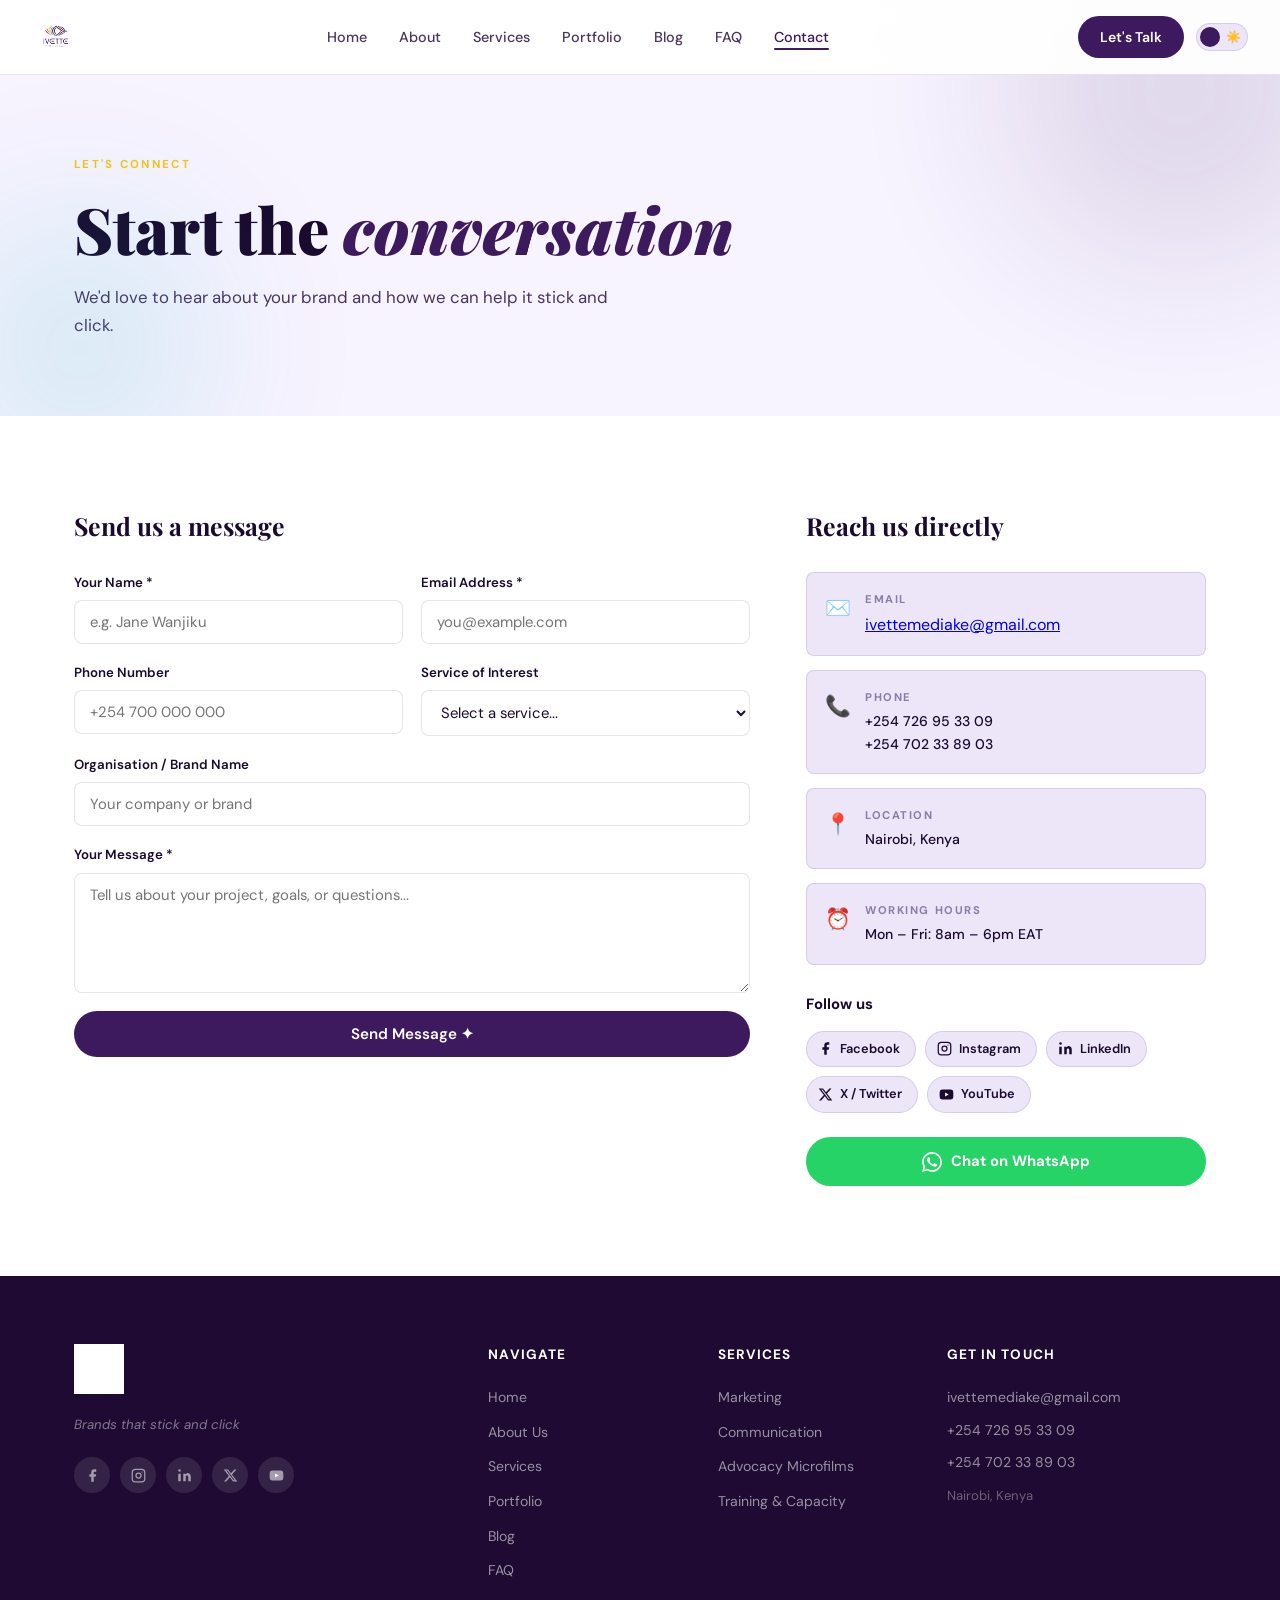
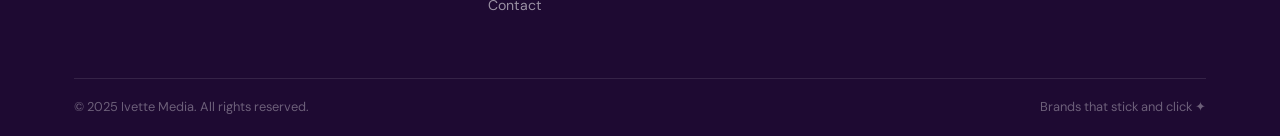
==== commit 7743d4d6: "added faqs" ====
--- a/contact.html
+++ b/contact.html
@@ -3,10 +3,14 @@
 <head>
 <meta charset="UTF-8">
 <meta name="viewport" content="width=device-width, initial-scale=1.0">
-<title>Contact – Ivette Media</title>
+<meta name="description" content="Ivette Media — Contact. Nairobi-based PR, Communication and Marketing Agency.">
+<meta property="og:title" content="Contact | Ivette Media">
+<meta property="og:image" content="logo.jpg">
+<meta name="theme-color" content="#3d1a5e">
+<link rel="manifest" href="manifest.json">
+<title>Contact | Ivette Media</title>
 <link rel="preconnect" href="https://fonts.googleapis.com">
 <link href="https://fonts.googleapis.com/css2?family=Playfair+Display:wght@400;700;900&family=DM+Sans:wght@300;400;500;600&display=swap" rel="stylesheet">
-
 <style>
 *,*::before,*::after{box-sizing:border-box;margin:0;padding:0}
 html{scroll-behavior:smooth}
@@ -364,20 +368,122 @@
   .footer-bottom{flex-direction:column;text-align:center}
 }
 </style>
-
+<style>
+/* ── PORTFOLIO ── */
+.portfolio-filter{display:flex;gap:10px;flex-wrap:wrap;justify-content:center;margin-bottom:48px}
+.pf-btn{padding:9px 22px;border-radius:50px;font-size:.85rem;font-weight:600;border:1.5px solid var(--border);background:var(--card);color:var(--txt2);cursor:pointer;transition:var(--t);font-family:'DM Sans',sans-serif}
+.pf-btn:hover,.pf-btn.active{background:var(--purple);color:#fff;border-color:var(--purple)}
+[data-theme=dark] .pf-btn:hover,[data-theme=dark] .pf-btn.active{background:var(--teal);border-color:var(--teal)}
+.portfolio-grid{display:grid;grid-template-columns:repeat(3,1fr);gap:24px}
+.pcard{border-radius:var(--r);overflow:hidden;background:var(--card);border:1px solid var(--border);transition:transform var(--t),box-shadow var(--t);cursor:pointer}
+.pcard:hover{transform:translateY(-8px);box-shadow:var(--shadowL)}
+.pcard-visual{height:200px;display:flex;align-items:center;justify-content:center;font-size:4rem;position:relative;overflow:hidden}
+.pv1{background:linear-gradient(135deg,#3d1a5e,#5b2d8e)}
+.pv2{background:linear-gradient(135deg,#00a8b5,#006b75)}
+.pv3{background:linear-gradient(135deg,#e91e8c,#9c0060)}
+.pv4{background:linear-gradient(135deg,#f57c00,#bf5400)}
+.pv5{background:linear-gradient(135deg,#3d1a5e,#00a8b5)}
+.pv6{background:linear-gradient(135deg,#f5c518,#e91e8c)}
+.pcard-body{padding:22px}
+.pcard-tag{font-size:.72rem;font-weight:700;letter-spacing:.15em;text-transform:uppercase;color:var(--teal);margin-bottom:8px;display:block}
+.pcard-body h3{font-family:'Playfair Display',serif;font-size:1.1rem;font-weight:700;color:var(--txt);margin-bottom:8px;line-height:1.3}
+.pcard-body p{color:var(--txt2);font-size:.85rem;line-height:1.55;margin-bottom:14px}
+.pcard-result{display:inline-flex;align-items:center;gap:6px;background:var(--bg3);border-radius:50px;padding:5px 13px;font-size:.78rem;font-weight:600;color:var(--purple)}
+[data-theme=dark] .pcard-result{color:var(--teal)}
+.pcard[data-cat].hidden{display:none}
+
+/* ── TESTIMONIALS ── */
+.testi-grid{display:grid;grid-template-columns:repeat(3,1fr);gap:22px}
+.tcard{background:var(--card);border:1px solid var(--border);border-radius:var(--r);padding:30px 26px;position:relative;transition:transform var(--t),box-shadow var(--t)}
+.tcard:hover{transform:translateY(-6px);box-shadow:var(--shadow)}
+.tcard-quote{font-size:3rem;color:var(--purple);line-height:1;margin-bottom:12px;opacity:.3;font-family:'Playfair Display',serif}
+[data-theme=dark] .tcard-quote{color:var(--teal)}
+.tcard p{color:var(--txt2);font-size:.92rem;line-height:1.7;margin-bottom:20px;font-style:italic}
+.tcard-author{display:flex;align-items:center;gap:12px}
+.tcard-avatar{width:42px;height:42px;border-radius:50%;display:flex;align-items:center;justify-content:center;font-weight:700;font-size:.88rem;color:#fff;flex-shrink:0}
+.ta1{background:var(--purple)} .ta2{background:var(--teal)} .ta3{background:var(--pink)}
+.ta4{background:var(--orange)} .ta5{background:linear-gradient(135deg,var(--purple),var(--teal))} .ta6{background:var(--pink)}
+.tcard-name{font-weight:700;color:var(--txt);font-size:.9rem}
+.tcard-role{color:var(--txt3);font-size:.78rem}
+
+/* ── BLOG ── */
+.blog-grid{display:grid;grid-template-columns:repeat(3,1fr);gap:24px}
+.bcard{background:var(--card);border:1px solid var(--border);border-radius:var(--r);overflow:hidden;transition:transform var(--t),box-shadow var(--t);text-decoration:none;display:block}
+.bcard:hover{transform:translateY(-8px);box-shadow:var(--shadowL)}
+.bcard-visual{height:180px;display:flex;align-items:center;justify-content:center;font-size:3.5rem;position:relative}
+.bv1{background:linear-gradient(135deg,#3d1a5e22,#5b2d8e44);border-bottom:3px solid var(--purple)}
+.bv2{background:linear-gradient(135deg,#00a8b522,#006b7544);border-bottom:3px solid var(--teal)}
+.bv3{background:linear-gradient(135deg,#e91e8c22,#9c006044);border-bottom:3px solid var(--pink)}
+.bv4{background:linear-gradient(135deg,#f5c51822,#f57c0044);border-bottom:3px solid var(--gold)}
+.bv5{background:linear-gradient(135deg,#3d1a5e22,#00a8b544);border-bottom:3px solid var(--teal)}
+.bv6{background:linear-gradient(135deg,#f57c0022,#e91e8c44);border-bottom:3px solid var(--orange)}
+.bcard-body{padding:22px}
+.bcard-meta{display:flex;align-items:center;gap:10px;margin-bottom:10px}
+.bcard-cat{font-size:.7rem;font-weight:700;letter-spacing:.15em;text-transform:uppercase;color:var(--teal)}
+.bcard-date{font-size:.75rem;color:var(--txt3)}
+.bcard-body h3{font-family:'Playfair Display',serif;font-size:1.05rem;font-weight:700;color:var(--txt);margin-bottom:8px;line-height:1.35}
+.bcard-body p{color:var(--txt2);font-size:.84rem;line-height:1.6;margin-bottom:14px}
+.bcard-read{color:var(--purple);font-size:.82rem;font-weight:600;display:inline-flex;align-items:center;gap:4px;transition:gap var(--t)}
+[data-theme=dark] .bcard-read{color:var(--teal)}
+.bcard:hover .bcard-read{gap:8px}
+.newsletter-box{background:var(--purple);border-radius:var(--r);padding:48px;text-align:center;margin-top:60px}
+.newsletter-box h3{font-family:'Playfair Display',serif;font-size:1.8rem;color:#fff;margin-bottom:10px}
+.newsletter-box p{color:rgba(255,255,255,.75);margin-bottom:24px}
+.newsletter-form{display:flex;gap:12px;max-width:440px;margin:0 auto;flex-wrap:wrap;justify-content:center}
+.newsletter-form input{flex:1;min-width:220px;padding:12px 18px;border-radius:50px;border:none;font-family:'DM Sans',sans-serif;font-size:.95rem;outline:none}
+.newsletter-form button{background:var(--gold);color:var(--purple);border:none;padding:12px 24px;border-radius:50px;font-weight:700;font-size:.9rem;cursor:pointer;transition:var(--t);font-family:'DM Sans',sans-serif;white-space:nowrap}
+.newsletter-form button:hover{background:#ffd740;transform:translateY(-2px)}
+
+/* ── FAQ ── */
+.faq-grid{display:grid;grid-template-columns:1fr 1fr;gap:16px;max-width:960px;margin:0 auto}
+.faq-item{background:var(--card);border:1px solid var(--border);border-radius:var(--r2);overflow:hidden;transition:box-shadow var(--t)}
+.faq-item:hover{box-shadow:var(--shadow)}
+.faq-q{display:flex;justify-content:space-between;align-items:center;padding:20px 22px;cursor:pointer;gap:12px;user-select:none}
+.faq-q h4{font-weight:600;color:var(--txt);font-size:.93rem;line-height:1.4}
+.faq-icon{width:24px;height:24px;border-radius:50%;background:var(--bg3);display:flex;align-items:center;justify-content:center;font-size:.9rem;flex-shrink:0;transition:transform var(--t),background var(--t)}
+.faq-item.open .faq-icon{transform:rotate(45deg);background:var(--purple);color:#fff}
+[data-theme=dark] .faq-item.open .faq-icon{background:var(--teal)}
+.faq-a{max-height:0;overflow:hidden;transition:max-height .4s ease,padding .3s ease}
+.faq-item.open .faq-a{max-height:300px}
+.faq-a p{padding:0 22px 20px;color:var(--txt2);font-size:.88rem;line-height:1.7}
+.faq-cats{display:flex;gap:10px;flex-wrap:wrap;justify-content:center;margin-bottom:44px}
+.faq-cat-btn{padding:8px 20px;border-radius:50px;font-size:.83rem;font-weight:600;border:1.5px solid var(--border);background:var(--card);color:var(--txt2);cursor:pointer;transition:var(--t);font-family:'DM Sans',sans-serif}
+.faq-cat-btn:hover,.faq-cat-btn.active{background:var(--purple);color:#fff;border-color:var(--purple)}
+[data-theme=dark] .faq-cat-btn:hover,[data-theme=dark] .faq-cat-btn.active{background:var(--teal);border-color:var(--teal)}
+
+/* ── 404 ── */
+.notfound{min-height:100vh;display:flex;align-items:center;justify-content:center;text-align:center;background:var(--bg);padding:40px 24px}
+.nf-inner{max-width:540px}
+.nf-code{font-family:'Playfair Display',serif;font-size:9rem;font-weight:900;color:var(--purple);line-height:1;opacity:.12;display:block;margin-bottom:-40px}
+[data-theme=dark] .nf-code{color:var(--teal)}
+.nf-icon{font-size:5rem;display:block;margin-bottom:20px}
+.nf-inner h1{font-family:'Playfair Display',serif;font-size:2.4rem;color:var(--txt);margin-bottom:14px}
+.nf-inner p{color:var(--txt2);font-size:1.05rem;margin-bottom:32px;line-height:1.7}
+.nf-btns{display:flex;gap:14px;justify-content:center;flex-wrap:wrap}
+
+@media(max-width:1024px){
+  .portfolio-grid{grid-template-columns:repeat(2,1fr)}
+  .testi-grid{grid-template-columns:repeat(2,1fr)}
+  .blog-grid{grid-template-columns:repeat(2,1fr)}
+  .faq-grid{grid-template-columns:1fr}
+}
+@media(max-width:768px){
+  .portfolio-grid{grid-template-columns:1fr}
+  .testi-grid{grid-template-columns:1fr}
+  .blog-grid{grid-template-columns:1fr}
+  .nf-code{font-size:6rem}
+}
+</style>
 </head>
 <body>
-
 <nav class="nav" id="mainNav">
   <a href="index.html" class="nav-logo"><img src="logo.jpg" alt="Ivette Media"></a>
-  <ul class="nav-links"><li><a href="index.html" >Home</a></li><li><a href="about.html" >About</a></li><li><a href="services.html" >Services</a></li><li><a href="contact.html" class="active">Contact</a></li></ul>
+  <ul class="nav-links"><li><a href="index.html" >Home</a></li><li><a href="about.html" >About</a></li><li><a href="services.html" >Services</a></li><li><a href="portfolio.html" >Portfolio</a></li><li><a href="blog.html" >Blog</a></li><li><a href="faq.html" >FAQ</a></li><li><a href="contact.html" class="active">Contact</a></li></ul>
   <a href="contact.html" class="nav-cta">Let's Talk</a>
   <button class="dm-toggle" aria-label="Toggle dark mode"><span class="dm-icon sun">☀️</span><span class="dm-icon moon">🌙</span></button>
   <button class="hamburger" id="ham" aria-label="menu"><span></span><span></span><span></span></button>
 </nav>
-<div class="mobile-nav" id="mobMenu"><a href="index.html" onclick="closeMob()" >Home</a><a href="about.html" onclick="closeMob()" >About</a><a href="services.html" onclick="closeMob()" >Services</a><a href="contact.html" onclick="closeMob()" class="active">Contact</a></div>
-
-
+<div class="mobile-nav" id="mobMenu"><a href="index.html" onclick="closeMob()">Home</a><a href="about.html" onclick="closeMob()">About</a><a href="services.html" onclick="closeMob()">Services</a><a href="portfolio.html" onclick="closeMob()">Portfolio</a><a href="blog.html" onclick="closeMob()">Blog</a><a href="faq.html" onclick="closeMob()">FAQ</a><a href="contact.html" onclick="closeMob()">Contact</a></div>
 <div class="page-hero">
   <div class="blob" style="width:360px;height:360px;background:var(--purple);top:-90px;right:-80px"></div>
   <div class="blob" style="width:280px;height:280px;background:var(--teal);bottom:-70px;left:-60px"></div>
@@ -422,7 +528,7 @@
       <div>
         <h3>Reach us directly</h3>
         <div class="ci-cards">
-          <div class="ci-card"><div class="ci-icon">✉️</div><div><span class="ci-label">Email</span><a href="mailto:ivettemediake@gmail.com" class="ci-val">ivettemediake@gmail.com</a></div></div>
+          <div class="ci-card"><div class="ci-icon">✉️</div><div><span class="ci-label">Email</span><a href="mailto:ivettemediake&#64;gmail&#46;com">ivettemediake&#64;gmail&#46;com</a></div></div>
           <div class="ci-card"><div class="ci-icon">📞</div><div><span class="ci-label">Phone</span><a href="tel:+254726953309" class="ci-val">+254 726 95 33 09</a><a href="tel:+254702338903" class="ci-val">+254 702 33 89 03</a></div></div>
           <div class="ci-card"><div class="ci-icon">📍</div><div><span class="ci-label">Location</span><span class="ci-val">Nairobi, Kenya</span></div></div>
           <div class="ci-card"><div class="ci-icon">⏰</div><div><span class="ci-label">Working Hours</span><span class="ci-val">Mon – Fri: 8am – 6pm EAT</span></div></div>
@@ -445,8 +551,6 @@
     </div>
   </div>
 </section>
-
-
 <footer class="footer">
   <div class="container">
     <div class="footer-grid">
@@ -461,27 +565,20 @@
           <a href="https://youtube.com/@ivettemedia" target="_blank" rel="noopener" class="s-icon" aria-label="YouTube"><svg viewBox="0 0 24 24" fill="currentColor"><path d="M22.54 6.42a2.78 2.78 0 0 0-1.95-1.96C18.88 4 12 4 12 4s-6.88 0-8.59.46a2.78 2.78 0 0 0-1.95 1.96A29 29 0 0 0 1 12a29 29 0 0 0 .46 5.58 2.78 2.78 0 0 0 1.95 1.95C5.12 20 12 20 12 20s6.88 0 8.59-.46a2.78 2.78 0 0 0 1.95-1.95A29 29 0 0 0 23 12a29 29 0 0 0-.46-5.58z"/><polygon points="9.75 15.02 15.5 12 9.75 8.98 9.75 15.02" fill="white"/></svg></a>
         </div>
       </div>
-      <div>
-        <h5>Navigate</h5>
-        <ul>
-          <li><a href="index.html">Home</a></li>
-          <li><a href="about.html">About Us</a></li>
-          <li><a href="services.html">Services</a></li>
-          <li><a href="contact.html">Contact</a></li>
-        </ul>
-      </div>
-      <div>
-        <h5>Services</h5>
-        <ul>
-          <li><a href="services.html#marketing">Marketing</a></li>
-          <li><a href="services.html#communication">Communication</a></li>
-          <li><a href="services.html#microfilms">Advocacy Microfilms</a></li>
-          <li><a href="services.html#training">Training & Capacity</a></li>
-        </ul>
-      </div>
-      <div class="footer-contact">
-        <h5>Get in Touch</h5>
-        <p><a href="mailto:ivettemediake@gmail.com">ivettemediake@gmail.com</a></p>
+      <div><h5>Navigate</h5><ul>
+        <li><a href="index.html">Home</a></li><li><a href="about.html">About Us</a></li>
+        <li><a href="services.html">Services</a></li><li><a href="portfolio.html">Portfolio</a></li>
+        <li><a href="blog.html">Blog</a></li><li><a href="faq.html">FAQ</a></li>
+        <li><a href="contact.html">Contact</a></li>
+      </ul></div>
+      <div><h5>Services</h5><ul>
+        <li><a href="services.html#marketing">Marketing</a></li>
+        <li><a href="services.html#communication">Communication</a></li>
+        <li><a href="services.html#microfilms">Advocacy Microfilms</a></li>
+        <li><a href="services.html#training">Training &amp; Capacity</a></li>
+      </ul></div>
+      <div class="footer-contact"><h5>Get in Touch</h5>
+        <p><a href="mailto:ivettemediake&#64;gmail&#46;com">ivettemediake&#64;gmail&#46;com</a></p>
         <p><a href="tel:+254726953309">+254 726 95 33 09</a></p>
         <p><a href="tel:+254702338903">+254 702 33 89 03</a></p>
         <p style="margin-top:10px;color:rgba(255,255,255,.35);font-size:.82rem">Nairobi, Kenya</p>
@@ -493,73 +590,147 @@
     </div>
   </div>
 </footer>
-
-
 <script>
-// Dark mode
-const root = document.documentElement;
-const stored = localStorage.getItem('im-theme') || 'light';
-root.setAttribute('data-theme', stored);
-
-function toggleDM() {
-  const t = root.getAttribute('data-theme') === 'dark' ? 'light' : 'dark';
-  root.setAttribute('data-theme', t);
-  localStorage.setItem('im-theme', t);
-}
-document.querySelectorAll('.dm-toggle').forEach(b => b.addEventListener('click', toggleDM));
-
-// Nav scroll
-const navEl = document.getElementById('mainNav');
-window.addEventListener('scroll', () => navEl && navEl.classList.toggle('scrolled', scrollY > 40));
-
-// Mobile menu
-const ham = document.getElementById('ham');
-const mob = document.getElementById('mobMenu');
-let mOpen = false;
-if (ham) ham.addEventListener('click', () => { mOpen = !mOpen; mob.classList.toggle('open', mOpen); });
-function closeMob() { mOpen = false; mob && mob.classList.remove('open'); }
-
-// Service tabs scroll sync
-const tabs = document.querySelectorAll('.stab');
-if (tabs.length) {
-  const secs = document.querySelectorAll('.svc-detail[id]');
-  const io = new IntersectionObserver(entries => {
-    entries.forEach(e => {
-      if (e.isIntersecting) {
-        tabs.forEach(t => t.classList.toggle('active', t.getAttribute('href') === '#' + e.target.id));
+(function() {
+  // ── 1. DARK MODE (runs immediately, before render) ──
+  var root = document.documentElement;
+  var saved = localStorage.getItem('im-theme') || 'light';
+  root.setAttribute('data-theme', saved);
+
+  function toggleDM() {
+    var current = root.getAttribute('data-theme');
+    var next = current === 'dark' ? 'light' : 'dark';
+    root.setAttribute('data-theme', next);
+    localStorage.setItem('im-theme', next);
+  }
+
+  // Wait for DOM then attach toggle listeners
+  document.addEventListener('DOMContentLoaded', function() {
+
+    document.querySelectorAll('.dm-toggle').forEach(function(btn) {
+      btn.addEventListener('click', toggleDM);
+    });
+
+    // ── 2. NAV SCROLL ──
+    var navEl = document.getElementById('mainNav');
+    window.addEventListener('scroll', function() {
+      if (navEl) navEl.classList.toggle('scrolled', window.scrollY > 40);
+    });
+
+    // ── 3. MOBILE MENU ──
+    var ham = document.getElementById('ham');
+    var mob = document.getElementById('mobMenu');
+    var mOpen = false;
+    if (ham) {
+      ham.addEventListener('click', function() {
+        mOpen = !mOpen;
+        if (mob) mob.classList.toggle('open', mOpen);
+      });
+    }
+
+    // ── 4. SERVICE TABS ──
+    var tabs = document.querySelectorAll('.stab');
+    if (tabs.length) {
+      var secs = document.querySelectorAll('.svc-detail[id]');
+      if ('IntersectionObserver' in window) {
+        var io = new IntersectionObserver(function(entries) {
+          entries.forEach(function(e) {
+            if (e.isIntersecting) {
+              tabs.forEach(function(t) {
+                t.classList.toggle('active', t.getAttribute('href') === '#' + e.target.id);
+              });
+            }
+          });
+        }, { rootMargin: '-50% 0px -50% 0px' });
+        secs.forEach(function(s) { io.observe(s); });
       }
+      tabs.forEach(function(t) {
+        t.addEventListener('click', function() {
+          tabs.forEach(function(x) { x.classList.remove('active'); });
+          t.classList.add('active');
+        });
+      });
+    }
+
+    // ── 5. CONTACT FORM ──
+    var cf = document.getElementById('cForm');
+    if (cf) {
+      cf.addEventListener('submit', function(e) {
+        e.preventDefault();
+        var s = document.getElementById('cSuccess');
+        if (s) { s.classList.add('show'); cf.reset(); setTimeout(function() { s.classList.remove('show'); }, 5000); }
+      });
+    }
+
+    // ── 6. NEWSLETTER FORM ──
+    var nf = document.getElementById('nlForm');
+    if (nf) {
+      nf.addEventListener('submit', function(e) {
+        e.preventDefault();
+        nf.innerHTML = '<p style="color:#fff;font-weight:600;font-size:1rem">&#127881; You\'re subscribed! Welcome to the Ivette Media community.</p>';
+      });
+    }
+
+    // ── 7. TICKER DUPLICATE ──
+    var tr = document.querySelector('.ticker-track');
+    if (tr) { tr.innerHTML += tr.innerHTML; }
+
+    // ── 8. SCROLL REVEAL ──
+    if ('IntersectionObserver' in window) {
+      var items = document.querySelectorAll('.stat,.svc-card,.ctile,.vcard,.sd-item,.mf-card,.tr-item,.why-item,.ci-card,.mc,.pcard,.tcard,.bcard,.faq-item');
+      var revealIO = new IntersectionObserver(function(entries) {
+        entries.forEach(function(e) {
+          if (e.isIntersecting) {
+            e.target.style.opacity = '1';
+            e.target.style.transform = 'translateY(0)';
+            revealIO.unobserve(e.target);
+          }
+        });
+      }, { threshold: 0.08 });
+      items.forEach(function(el) {
+        el.style.opacity = '0';
+        el.style.transform = 'translateY(20px)';
+        el.style.transition = 'opacity 0.5s ease, transform 0.5s ease';
+        revealIO.observe(el);
+      });
+    }
+
+    // ── 9. FAQ ACCORDION ──
+    document.querySelectorAll('.faq-q').forEach(function(q) {
+      q.addEventListener('click', function() {
+        var item = q.parentElement;
+        var wasOpen = item.classList.contains('open');
+        document.querySelectorAll('.faq-item').forEach(function(i) { i.classList.remove('open'); });
+        if (!wasOpen) item.classList.add('open');
+      });
     });
-  }, {rootMargin:'-50% 0px -50% 0px'});
-  secs.forEach(s => io.observe(s));
-  tabs.forEach(t => t.addEventListener('click', () => { tabs.forEach(x => x.classList.remove('active')); t.classList.add('active'); }));
-}
-
-// Contact form
-const cf = document.getElementById('cForm');
-if (cf) cf.addEventListener('submit', e => {
-  e.preventDefault();
-  const s = document.getElementById('cSuccess');
-  s.classList.add('show');
-  cf.reset();
-  setTimeout(() => s.classList.remove('show'), 5000);
-});
-
-// Ticker dupe
-const tr = document.querySelector('.ticker-track');
-if (tr) tr.innerHTML += tr.innerHTML;
-
-// Scroll reveal
-document.querySelectorAll('.stat,.svc-card,.ctile,.vcard,.sd-item,.mf-card,.tr-item,.why-item,.ci-card,.mc').forEach((el, i) => {
-  el.style.opacity = '0';
-  const io = new IntersectionObserver(([e]) => {
-    if (e.isIntersecting) {
-      el.style.animation = `fadeUp 0.5s ${i*0.04}s ease both`;
-      io.disconnect();
-    }
-  }, {threshold: 0.1});
-  io.observe(el);
-});
+
+    // ── 10. FAQ CATEGORY FILTER ──
+    document.querySelectorAll('.faq-cat-btn').forEach(function(btn) {
+      btn.addEventListener('click', function() {
+        document.querySelectorAll('.faq-cat-btn').forEach(function(b) { b.classList.remove('active'); });
+        btn.classList.add('active');
+        var cat = btn.dataset.cat;
+        document.querySelectorAll('.faq-item').forEach(function(item) {
+          item.style.display = (cat === 'all' || item.dataset.cat === cat) ? '' : 'none';
+        });
+      });
+    });
+
+    // ── 11. PORTFOLIO FILTER ──
+    document.querySelectorAll('.pf-btn').forEach(function(btn) {
+      btn.addEventListener('click', function() {
+        document.querySelectorAll('.pf-btn').forEach(function(b) { b.classList.remove('active'); });
+        btn.classList.add('active');
+        var cat = btn.dataset.cat;
+        document.querySelectorAll('.pcard').forEach(function(card) {
+          card.style.display = (cat === 'all' || card.dataset.cat === cat) ? '' : 'none';
+        });
+      });
+    });
+
+  }); // end DOMContentLoaded
+})();
 </script>
-
 </body>
 </html>
